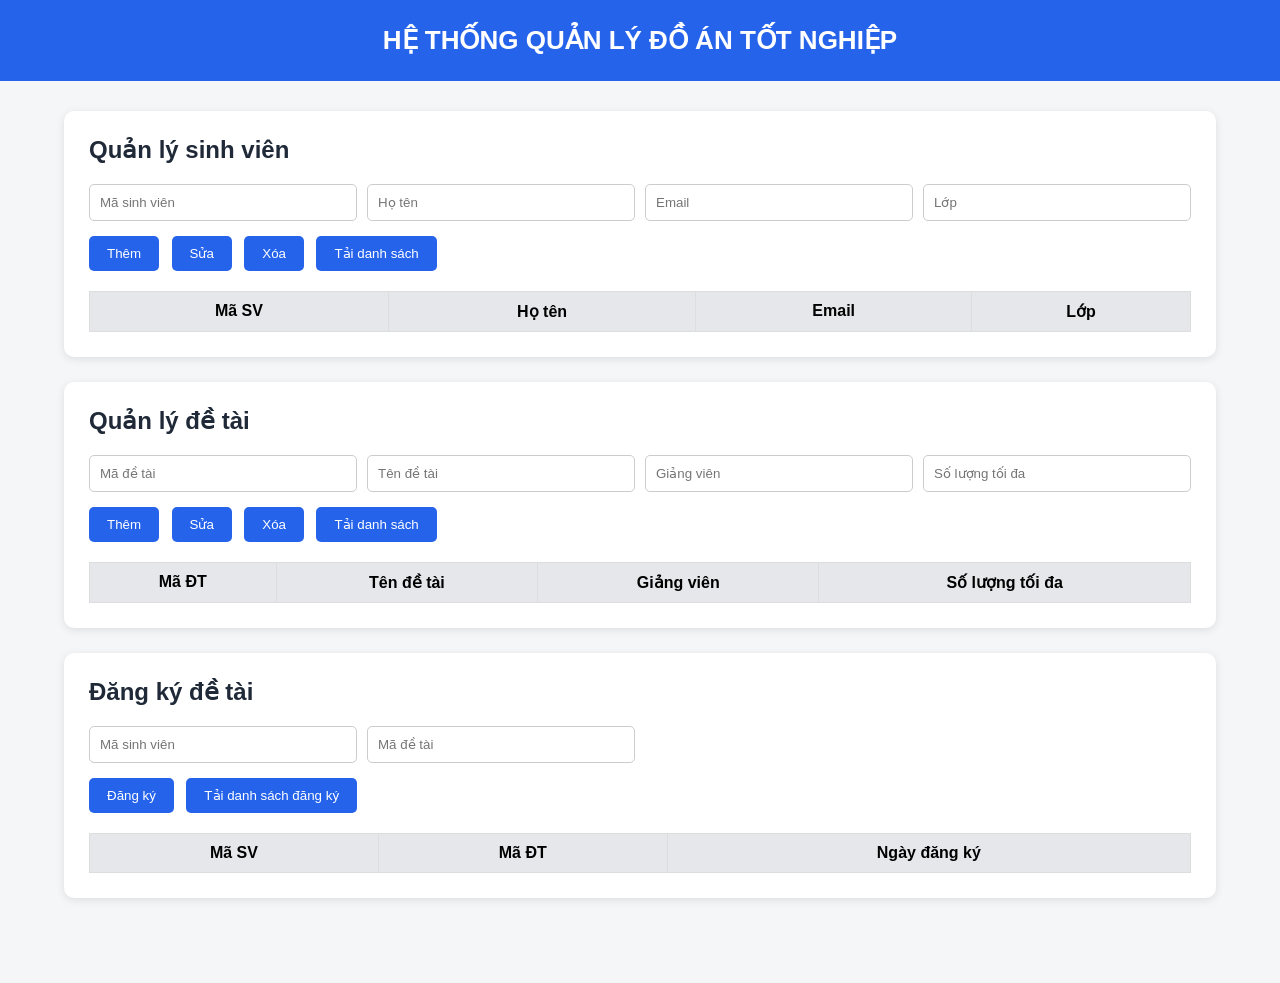
==== Client/pages/index.html @ 4cd304a5 "Add client interface" ====
<!DOCTYPE html>
<html lang="vi">
<head>
    <meta charset="UTF-8">
    <meta name="viewport" content="width=device-width, initial-scale=1.0">
    <title>Quản lý đồ án tốt nghiệp</title>

    <link rel="stylesheet" href="../css/style.css">
</head>

<body>

    <header>
        <h1>HỆ THỐNG QUẢN LÝ ĐỒ ÁN TỐT NGHIỆP</h1>
    </header>

    <main>

        <!-- QUẢN LÝ SINH VIÊN -->
        <section class="card">
            <h2>Quản lý sinh viên</h2>

            <div class="form">
                <input type="text" id="maSV" placeholder="Mã sinh viên">
                <input type="text" id="hoTen" placeholder="Họ tên">
                <input type="email" id="email" placeholder="Email">
                <input type="text" id="lop" placeholder="Lớp">
            </div>

            <div class="buttons">
                <button onclick="themSinhVien()">Thêm</button>
                <button onclick="suaSinhVien()">Sửa</button>
                <button onclick="xoaSinhVien()">Xóa</button>
                <button onclick="loadSinhVien()">Tải danh sách</button>
            </div>

            <table>
                <thead>
                    <tr>
                        <th>Mã SV</th>
                        <th>Họ tên</th>
                        <th>Email</th>
                        <th>Lớp</th>
                    </tr>
                </thead>

                <tbody id="studentTable">
                </tbody>
            </table>
        </section>


        <!-- QUẢN LÝ ĐỀ TÀI -->
        <section class="card">
            <h2>Quản lý đề tài</h2>

            <div class="form">
                <input type="text" id="maDT" placeholder="Mã đề tài">
                <input type="text" id="tenDT" placeholder="Tên đề tài">
                <input type="text" id="giangVien" placeholder="Giảng viên">
                <input type="number" id="soLuongToiDa" placeholder="Số lượng tối đa">
            </div>

            <div class="buttons">
                <button onclick="themDeTai()">Thêm</button>
                <button onclick="suaDeTai()">Sửa</button>
                <button onclick="xoaDeTai()">Xóa</button>
                <button onclick="loadDeTai()">Tải danh sách</button>
            </div>

            <table>
                <thead>
                    <tr>
                        <th>Mã ĐT</th>
                        <th>Tên đề tài</th>
                        <th>Giảng viên</th>
                        <th>Số lượng tối đa</th>
                    </tr>
                </thead>

                <tbody id="thesisTable">
                </tbody>
            </table>
        </section>


        <!-- ĐĂNG KÝ ĐỀ TÀI -->
        <section class="card">
            <h2>Đăng ký đề tài</h2>

            <div class="form">
                <input type="text" id="regMaSV" placeholder="Mã sinh viên">
                <input type="text" id="regMaDT" placeholder="Mã đề tài">
            </div>

            <div class="buttons">
                <button onclick="dangKy()">Đăng ký</button>
                <button onclick="loadDangKy()">Tải danh sách đăng ký</button>
            </div>

            <table>
                <thead>
                    <tr>
                        <th>Mã SV</th>
                        <th>Mã ĐT</th>
                        <th>Ngày đăng ký</th>
                    </tr>
                </thead>

                <tbody id="registrationTable">
                </tbody>
            </table>
        </section>


        <!-- THÔNG BÁO -->
        <div id="message"></div>

    </main>

    <script src="../js/script.js"></script>

</body>
</html>
---- Client/css/style.css ----
* {
    box-sizing: border-box;
}

body {
    margin: 0;
    font-family: Arial, sans-serif;
    background-color: #f4f6f8;
}

header {
    background-color: #2563eb;
    color: white;
    text-align: center;
    padding: 25px;
}

header h1 {
    margin: 0;
    font-size: 26px;
}

main {
    width: 90%;
    max-width: 1200px;
    margin: 30px auto;
}

.card {
    background-color: white;
    padding: 25px;
    margin-bottom: 25px;
    border-radius: 10px;
    box-shadow: 0 2px 8px rgba(0, 0, 0, 0.1);
}

.card h2 {
    margin-top: 0;
    color: #1f2937;
}

.form {
    display: grid;
    grid-template-columns: repeat(4, 1fr);
    gap: 10px;
    margin-bottom: 15px;
}

.form input {
    padding: 10px;
    border: 1px solid #ccc;
    border-radius: 5px;
}

.buttons {
    margin-bottom: 20px;
}

button {
    padding: 10px 18px;
    margin-right: 8px;
    border: none;
    border-radius: 5px;
    background-color: #2563eb;
    color: white;
    cursor: pointer;
}

button:hover {
    background-color: #1d4ed8;
}

table {
    width: 100%;
    border-collapse: collapse;
}

th,
td {
    border: 1px solid #ddd;
    padding: 10px;
    text-align: center;
}

th {
    background-color: #e5e7eb;
}

#message {
    padding: 15px;
    margin-bottom: 30px;
    text-align: center;
    font-weight: bold;
}
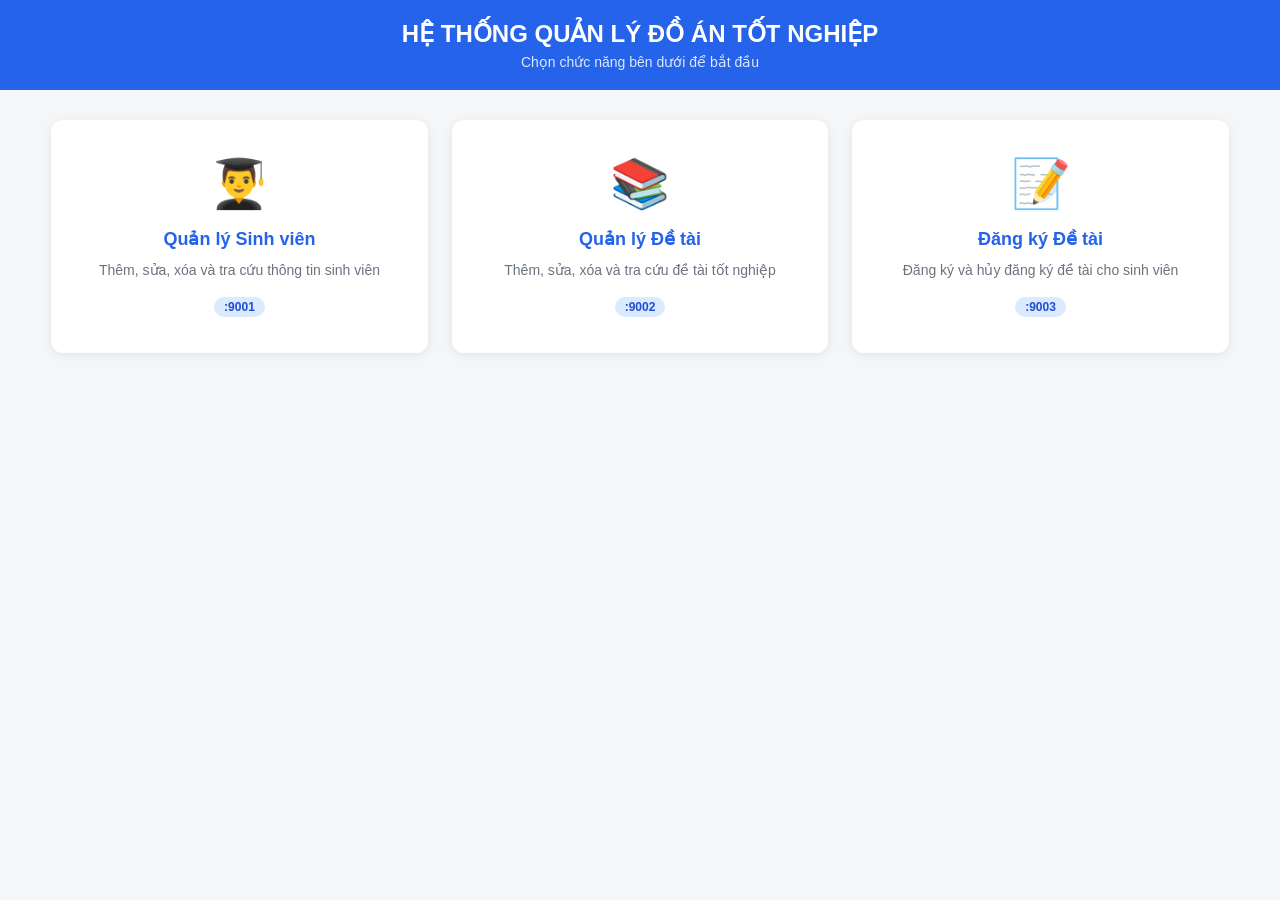
==== commit a729b9b6: "Update giao diện siêu nhức mắt Tau sẽ phục thù" ====
--- a/Client/pages/index.html
+++ b/Client/pages/index.html
@@ -4,121 +4,39 @@
     <meta charset="UTF-8">
     <meta name="viewport" content="width=device-width, initial-scale=1.0">
     <title>Quản lý đồ án tốt nghiệp</title>
-
     <link rel="stylesheet" href="../css/style.css">
 </head>
-
 <body>
 
     <header>
         <h1>HỆ THỐNG QUẢN LÝ ĐỒ ÁN TỐT NGHIỆP</h1>
+        <p class="subtitle">Chọn chức năng bên dưới để bắt đầu</p>
     </header>
 
-    <main>
+    <main class="home-grid">
 
-        <!-- QUẢN LÝ SINH VIÊN -->
-        <section class="card">
-            <h2>Quản lý sinh viên</h2>
+        <a href="students.html" class="home-card">
+            <div class="home-card-icon">👨‍🎓</div>
+            <h2>Quản lý Sinh viên</h2>
+            <p>Thêm, sửa, xóa và tra cứu thông tin sinh viên</p>
+            <span class="badge">:9001</span>
+        </a>
 
-            <div class="form">
-                <input type="text" id="maSV" placeholder="Mã sinh viên">
-                <input type="text" id="hoTen" placeholder="Họ tên">
-                <input type="email" id="email" placeholder="Email">
-                <input type="text" id="lop" placeholder="Lớp">
-            </div>
+        <a href="theses.html" class="home-card">
+            <div class="home-card-icon">📚</div>
+            <h2>Quản lý Đề tài</h2>
+            <p>Thêm, sửa, xóa và tra cứu đề tài tốt nghiệp</p>
+            <span class="badge">:9002</span>
+        </a>
 
-            <div class="buttons">
-                <button onclick="themSinhVien()">Thêm</button>
-                <button onclick="suaSinhVien()">Sửa</button>
-                <button onclick="xoaSinhVien()">Xóa</button>
-                <button onclick="loadSinhVien()">Tải danh sách</button>
-            </div>
-
-            <table>
-                <thead>
-                    <tr>
-                        <th>Mã SV</th>
-                        <th>Họ tên</th>
-                        <th>Email</th>
-                        <th>Lớp</th>
-                    </tr>
-                </thead>
-
-                <tbody id="studentTable">
-                </tbody>
-            </table>
-        </section>
-
-
-        <!-- QUẢN LÝ ĐỀ TÀI -->
-        <section class="card">
-            <h2>Quản lý đề tài</h2>
-
-            <div class="form">
-                <input type="text" id="maDT" placeholder="Mã đề tài">
-                <input type="text" id="tenDT" placeholder="Tên đề tài">
-                <input type="text" id="giangVien" placeholder="Giảng viên">
-                <input type="number" id="soLuongToiDa" placeholder="Số lượng tối đa">
-            </div>
-
-            <div class="buttons">
-                <button onclick="themDeTai()">Thêm</button>
-                <button onclick="suaDeTai()">Sửa</button>
-                <button onclick="xoaDeTai()">Xóa</button>
-                <button onclick="loadDeTai()">Tải danh sách</button>
-            </div>
-
-            <table>
-                <thead>
-                    <tr>
-                        <th>Mã ĐT</th>
-                        <th>Tên đề tài</th>
-                        <th>Giảng viên</th>
-                        <th>Số lượng tối đa</th>
-                    </tr>
-                </thead>
-
-                <tbody id="thesisTable">
-                </tbody>
-            </table>
-        </section>
-
-
-        <!-- ĐĂNG KÝ ĐỀ TÀI -->
-        <section class="card">
-            <h2>Đăng ký đề tài</h2>
-
-            <div class="form">
-                <input type="text" id="regMaSV" placeholder="Mã sinh viên">
-                <input type="text" id="regMaDT" placeholder="Mã đề tài">
-            </div>
-
-            <div class="buttons">
-                <button onclick="dangKy()">Đăng ký</button>
-                <button onclick="loadDangKy()">Tải danh sách đăng ký</button>
-            </div>
-
-            <table>
-                <thead>
-                    <tr>
-                        <th>Mã SV</th>
-                        <th>Mã ĐT</th>
-                        <th>Ngày đăng ký</th>
-                    </tr>
-                </thead>
-
-                <tbody id="registrationTable">
-                </tbody>
-            </table>
-        </section>
-
-
-        <!-- THÔNG BÁO -->
-        <div id="message"></div>
+        <a href="registrations.html" class="home-card">
+            <div class="home-card-icon">📝</div>
+            <h2>Đăng ký Đề tài</h2>
+            <p>Đăng ký và hủy đăng ký đề tài cho sinh viên</p>
+            <span class="badge">:9003</span>
+        </a>
 
     </main>
 
-    <script src="../js/script.js"></script>
-
 </body>
-</html>+</html>
--- a/Client/css/style.css
+++ b/Client/css/style.css
@@ -1,94 +1,287 @@
+/* ===== RESET & BASE ===== */
 * {
     box-sizing: border-box;
+    margin: 0;
+    padding: 0;
 }
 
 body {
-    margin: 0;
     font-family: Arial, sans-serif;
     background-color: #f4f6f8;
-}
-
+    color: #1f2937;
+}
+
+/* ===== HEADER ===== */
 header {
     background-color: #2563eb;
     color: white;
     text-align: center;
-    padding: 25px;
+    padding: 20px 25px;
+    position: relative;
 }
 
 header h1 {
+    font-size: 24px;
     margin: 0;
-    font-size: 26px;
-}
-
+}
+
+.subtitle {
+    margin-top: 6px;
+    font-size: 14px;
+    opacity: 0.85;
+}
+
+.back-btn {
+    position: absolute;
+    left: 20px;
+    top: 50%;
+    transform: translateY(-50%);
+    color: white;
+    text-decoration: none;
+    font-size: 14px;
+    background: rgba(255,255,255,0.2);
+    padding: 6px 14px;
+    border-radius: 20px;
+    transition: background 0.2s;
+}
+
+.back-btn:hover {
+    background: rgba(255,255,255,0.35);
+}
+
+.header-badge {
+    position: absolute;
+    right: 20px;
+    top: 50%;
+    transform: translateY(-50%);
+    background: rgba(255,255,255,0.2);
+    padding: 4px 12px;
+    border-radius: 20px;
+    font-size: 13px;
+    font-weight: bold;
+}
+
+/* ===== MAIN ===== */
 main {
-    width: 90%;
+    width: 92%;
     max-width: 1200px;
     margin: 30px auto;
 }
 
+/* ===== HOME GRID ===== */
+.home-grid {
+    display: grid;
+    grid-template-columns: repeat(3, 1fr);
+    gap: 24px;
+    margin-top: 30px;
+}
+
+@media (max-width: 768px) {
+    .home-grid {
+        grid-template-columns: 1fr;
+    }
+}
+
+.home-card {
+    background: white;
+    border-radius: 12px;
+    padding: 36px 24px;
+    text-align: center;
+    text-decoration: none;
+    color: #1f2937;
+    box-shadow: 0 2px 10px rgba(0,0,0,0.08);
+    transition: transform 0.15s, box-shadow 0.15s;
+    display: block;
+}
+
+.home-card:hover {
+    transform: translateY(-4px);
+    box-shadow: 0 6px 20px rgba(0,0,0,0.13);
+}
+
+.home-card-icon {
+    font-size: 48px;
+    margin-bottom: 16px;
+}
+
+.home-card h2 {
+    font-size: 18px;
+    margin-bottom: 10px;
+    color: #2563eb;
+}
+
+.home-card p {
+    font-size: 14px;
+    color: #6b7280;
+    margin-bottom: 16px;
+    line-height: 1.5;
+}
+
+.badge {
+    display: inline-block;
+    background: #dbeafe;
+    color: #1d4ed8;
+    padding: 3px 10px;
+    border-radius: 20px;
+    font-size: 12px;
+    font-weight: bold;
+}
+
+/* ===== CARD ===== */
 .card {
-    background-color: white;
-    padding: 25px;
-    margin-bottom: 25px;
-    border-radius: 10px;
-    box-shadow: 0 2px 8px rgba(0, 0, 0, 0.1);
-}
-
-.card h2 {
-    margin-top: 0;
-    color: #1f2937;
-}
-
-.form {
+    background: white;
+    padding: 28px;
+    border-radius: 12px;
+    box-shadow: 0 2px 10px rgba(0,0,0,0.08);
+}
+
+/* ===== FORM ===== */
+.form-grid {
     display: grid;
     grid-template-columns: repeat(4, 1fr);
-    gap: 10px;
-    margin-bottom: 15px;
-}
-
-.form input {
-    padding: 10px;
-    border: 1px solid #ccc;
-    border-radius: 5px;
-}
-
+    gap: 14px;
+    margin-bottom: 18px;
+}
+
+.form-grid-2 {
+    grid-template-columns: repeat(2, 1fr);
+    max-width: 600px;
+}
+
+@media (max-width: 768px) {
+    .form-grid {
+        grid-template-columns: repeat(2, 1fr);
+    }
+}
+
+.form-group {
+    display: flex;
+    flex-direction: column;
+    gap: 5px;
+}
+
+.form-group label {
+    font-size: 13px;
+    font-weight: bold;
+    color: #374151;
+}
+
+.form-group input {
+    padding: 9px 12px;
+    border: 1px solid #d1d5db;
+    border-radius: 6px;
+    font-size: 14px;
+    transition: border-color 0.2s;
+}
+
+.form-group input:focus {
+    outline: none;
+    border-color: #2563eb;
+    box-shadow: 0 0 0 3px rgba(37,99,235,0.1);
+}
+
+.required {
+    color: #ef4444;
+}
+
+/* ===== BUTTONS ===== */
 .buttons {
-    margin-bottom: 20px;
+    display: flex;
+    flex-wrap: wrap;
+    gap: 8px;
+    margin-bottom: 18px;
 }
 
 button {
-    padding: 10px 18px;
-    margin-right: 8px;
+    padding: 9px 18px;
     border: none;
-    border-radius: 5px;
-    background-color: #2563eb;
-    color: white;
+    border-radius: 6px;
+    font-size: 14px;
     cursor: pointer;
+    transition: opacity 0.15s, transform 0.1s;
 }
 
 button:hover {
-    background-color: #1d4ed8;
+    opacity: 0.88;
+    transform: translateY(-1px);
+}
+
+button:active {
+    transform: translateY(0);
+}
+
+.btn-primary   { background: #2563eb; color: white; }
+.btn-warning   { background: #f59e0b; color: white; }
+.btn-danger    { background: #ef4444; color: white; }
+.btn-secondary { background: #6b7280; color: white; }
+
+.btn-sm {
+    padding: 4px 10px;
+    font-size: 13px;
+}
+
+/* ===== MESSAGE ===== */
+.message {
+    padding: 10px 16px;
+    border-radius: 6px;
+    margin-bottom: 16px;
+    font-size: 14px;
+    font-weight: bold;
+    min-height: 38px;
+}
+
+.message.success {
+    background: #d1fae5;
+    color: #065f46;
+    border: 1px solid #6ee7b7;
+}
+
+.message.error {
+    background: #fee2e2;
+    color: #991b1b;
+    border: 1px solid #fca5a5;
+}
+
+.message.info {
+    background: #dbeafe;
+    color: #1e40af;
+    border: 1px solid #93c5fd;
+}
+
+/* ===== TABLE ===== */
+.table-wrapper {
+    overflow-x: auto;
 }
 
 table {
     width: 100%;
     border-collapse: collapse;
-}
-
-th,
-td {
-    border: 1px solid #ddd;
-    padding: 10px;
+    font-size: 14px;
+}
+
+th, td {
+    border: 1px solid #e5e7eb;
+    padding: 10px 12px;
     text-align: center;
 }
 
 th {
-    background-color: #e5e7eb;
-}
-
-#message {
-    padding: 15px;
-    margin-bottom: 30px;
-    text-align: center;
-    font-weight: bold;
-}+    background-color: #f3f4f6;
+    font-weight: bold;
+    color: #374151;
+}
+
+tbody tr {
+    cursor: pointer;
+    transition: background 0.1s;
+}
+
+tbody tr:hover {
+    background-color: #eff6ff;
+}
+
+.empty-row {
+    color: #9ca3af;
+    font-style: italic;
+    padding: 20px;
+}
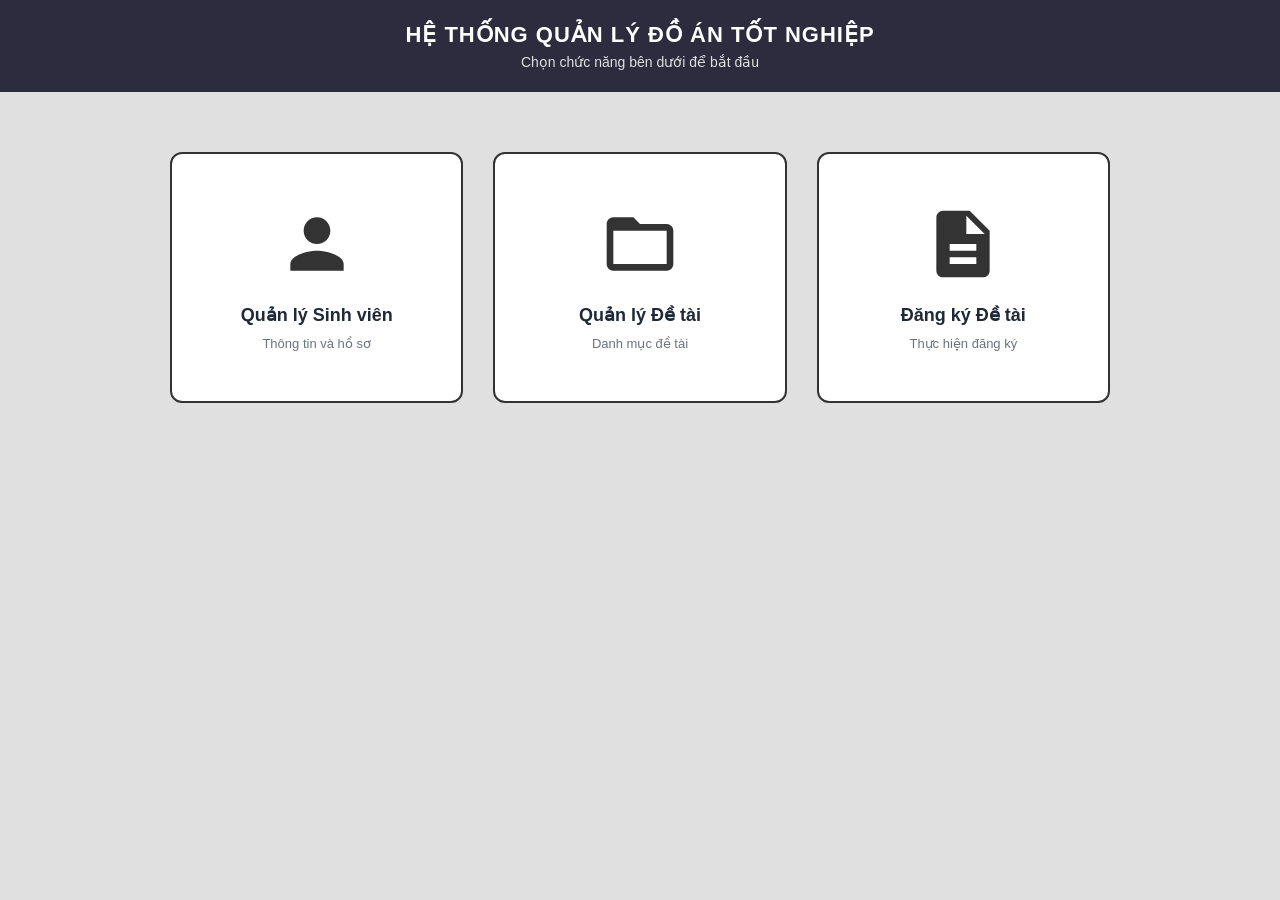
==== commit 2606fea0: "Thêm data, sửa client, refactor code" ====
--- a/Client/pages/index.html
+++ b/Client/pages/index.html
@@ -3,40 +3,141 @@
 <head>
     <meta charset="UTF-8">
     <meta name="viewport" content="width=device-width, initial-scale=1.0">
-    <title>Quản lý đồ án tốt nghiệp</title>
+    <title>Hệ thống quản lý đồ án tốt nghiệp</title>
     <link rel="stylesheet" href="../css/style.css">
+    <style>
+        body {
+            margin: 0;
+            font-family: 'Segoe UI', Arial, sans-serif;
+            background: #e0e0e0;
+        }
+
+        .index-header {
+            background: #2c2c3e;
+            color: #fff;
+            text-align: center;
+            padding: 22px 20px;
+        }
+
+        .index-header h1 {
+            font-size: 22px;
+            font-weight: 600;
+            margin: 0 0 6px 0;
+            letter-spacing: 1px;
+        }
+
+        .index-header p {
+            font-size: 14px;
+            margin: 0;
+            opacity: 0.85;
+        }
+
+        .index-container {
+            max-width: 1000px;
+            margin: 60px auto;
+            padding: 0 30px;
+            display: grid;
+            grid-template-columns: repeat(3, 1fr);
+            gap: 30px;
+        }
+
+        .index-card {
+            background: #fff;
+            border: 2px solid #333;
+            border-radius: 12px;
+            padding: 50px 30px;
+            text-align: center;
+            text-decoration: none;
+            color: #1f2937;
+            transition: transform .2s, box-shadow .2s;
+            display: flex;
+            flex-direction: column;
+            align-items: center;
+            justify-content: center;
+        }
+
+        .index-card:hover {
+            transform: translateY(-6px);
+            box-shadow: 0 8px 20px rgba(0,0,0,.15);
+        }
+
+        .index-card-icon {
+            width: 80px;
+            height: 80px;
+            margin-bottom: 20px;
+        }
+
+        .index-card-icon svg {
+            width: 100%;
+            height: 100%;
+            fill: #333;
+        }
+
+        .index-card h2 {
+            font-size: 18px;
+            font-weight: 600;
+            margin: 0 0 10px 0;
+            color: #1f2937;
+        }
+
+        .index-card p {
+            font-size: 13px;
+            color: #6b7280;
+            margin: 0;
+        }
+
+        @media (max-width: 768px) {
+            .index-container {
+                grid-template-columns: 1fr;
+                gap: 20px;
+                margin: 40px auto;
+            }
+        }
+    </style>
 </head>
 <body>
 
-    <header>
+    <div class="index-header">
         <h1>HỆ THỐNG QUẢN LÝ ĐỒ ÁN TỐT NGHIỆP</h1>
-        <p class="subtitle">Chọn chức năng bên dưới để bắt đầu</p>
-    </header>
+        <p>Chọn chức năng bên dưới để bắt đầu</p>
+    </div>
 
-    <main class="home-grid">
-
-        <a href="students.html" class="home-card">
-            <div class="home-card-icon">👨‍🎓</div>
+    <div class="index-container">
+        
+        <!-- QUẢN LÝ SINH VIÊN -->
+        <a href="students.html" class="index-card">
+            <div class="index-card-icon">
+                <svg viewBox="0 0 24 24" xmlns="http://www.w3.org/2000/svg">
+                    <path d="M12 12c2.21 0 4-1.79 4-4s-1.79-4-4-4-4 1.79-4 4 1.79 4 4 4zm0 2c-2.67 0-8 1.34-8 4v2h16v-2c0-2.66-5.33-4-8-4z"/>
+                </svg>
+            </div>
             <h2>Quản lý Sinh viên</h2>
-            <p>Thêm, sửa, xóa và tra cứu thông tin sinh viên</p>
-            <span class="badge">:9001</span>
+            <p>Thông tin và hồ sơ</p>
         </a>
 
-        <a href="theses.html" class="home-card">
-            <div class="home-card-icon">📚</div>
+        <!-- QUẢN LÝ ĐỀ TÀI -->
+        <a href="theses.html" class="index-card">
+            <div class="index-card-icon">
+                <svg viewBox="0 0 24 24" xmlns="http://www.w3.org/2000/svg">
+                    <path d="M20 6h-8l-2-2H4c-1.1 0-1.99.9-1.99 2L2 18c0 1.1.9 2 2 2h16c1.1 0 2-.9 2-2V8c0-1.1-.9-2-2-2zm0 12H4V8h16v10z"/>
+                </svg>
+            </div>
             <h2>Quản lý Đề tài</h2>
-            <p>Thêm, sửa, xóa và tra cứu đề tài tốt nghiệp</p>
-            <span class="badge">:9002</span>
+            <p>Danh mục đề tài</p>
         </a>
 
-        <a href="registrations.html" class="home-card">
-            <div class="home-card-icon">📝</div>
+        <!-- ĐĂNG KÝ ĐỀ TÀI -->
+        <a href="registrations.html" class="index-card">
+            <div class="index-card-icon">
+                <svg viewBox="0 0 24 24" xmlns="http://www.w3.org/2000/svg">
+                    <path d="M14 2H6c-1.1 0-1.99.9-1.99 2L4 20c0 1.1.89 2 1.99 2H18c1.1 0 2-.9 2-2V8l-6-6zm2 16H8v-2h8v2zm0-4H8v-2h8v2zm-3-5V3.5L18.5 9H13z"/>
+                </svg>
+            </div>
             <h2>Đăng ký Đề tài</h2>
-            <p>Đăng ký và hủy đăng ký đề tài cho sinh viên</p>
-            <span class="badge">:9003</span>
+            <p>Thực hiện đăng ký</p>
         </a>
 
-    </main>
+    </div>
 
 </body>
 </html>
--- a/Client/css/style.css
+++ b/Client/css/style.css
@@ -1,122 +1,65 @@
-/* ===== RESET & BASE ===== */
-* {
-    box-sizing: border-box;
-    margin: 0;
-    padding: 0;
-}
+/* ===== RESET ===== */
+*, *::before, *::after { box-sizing: border-box; margin: 0; padding: 0; }
 
 body {
-    font-family: Arial, sans-serif;
-    background-color: #f4f6f8;
+    font-family: 'Segoe UI', Arial, sans-serif;
+    background: #f5f5f5;
     color: #1f2937;
+    min-height: 100vh;
 }
 
 /* ===== HEADER ===== */
 header {
-    background-color: #2563eb;
-    color: white;
-    text-align: center;
-    padding: 20px 25px;
+    background: #2c2c3e;
+    color: #fff;
+    display: flex;
+    align-items: center;
+    justify-content: center;
+    padding: 18px 24px;
     position: relative;
 }
 
 header h1 {
-    font-size: 24px;
-    margin: 0;
-}
-
-.subtitle {
-    margin-top: 6px;
-    font-size: 14px;
-    opacity: 0.85;
+    font-size: 20px;
+    font-weight: 600;
 }
 
 .back-btn {
     position: absolute;
-    left: 20px;
-    top: 50%;
-    transform: translateY(-50%);
-    color: white;
+    left: 24px;
+    color: #fff;
     text-decoration: none;
     font-size: 14px;
-    background: rgba(255,255,255,0.2);
-    padding: 6px 14px;
-    border-radius: 20px;
-    transition: background 0.2s;
-}
-
-.back-btn:hover {
-    background: rgba(255,255,255,0.35);
-}
-
-.header-badge {
-    position: absolute;
-    right: 20px;
-    top: 50%;
-    transform: translateY(-50%);
-    background: rgba(255,255,255,0.2);
-    padding: 4px 12px;
-    border-radius: 20px;
-    font-size: 13px;
-    font-weight: bold;
-}
-
-/* ===== MAIN ===== */
-main {
-    width: 92%;
-    max-width: 1200px;
-    margin: 30px auto;
-}
-
-/* ===== HOME GRID ===== */
+    opacity: 0.9;
+    transition: opacity .2s;
+}
+.back-btn:hover { opacity: 1; }
+
+/* ===== INDEX PAGE ===== */
 .home-grid {
     display: grid;
     grid-template-columns: repeat(3, 1fr);
     gap: 24px;
-    margin-top: 30px;
-}
-
-@media (max-width: 768px) {
-    .home-grid {
-        grid-template-columns: 1fr;
-    }
+    max-width: 900px;
+    margin: 60px auto;
+    padding: 0 24px;
 }
 
 .home-card {
-    background: white;
+    background: #fff;
     border-radius: 12px;
-    padding: 36px 24px;
+    padding: 40px 28px;
     text-align: center;
     text-decoration: none;
     color: #1f2937;
-    box-shadow: 0 2px 10px rgba(0,0,0,0.08);
-    transition: transform 0.15s, box-shadow 0.15s;
+    box-shadow: 0 2px 12px rgba(0,0,0,.08);
+    transition: transform .15s, box-shadow .15s;
     display: block;
 }
-
-.home-card:hover {
-    transform: translateY(-4px);
-    box-shadow: 0 6px 20px rgba(0,0,0,0.13);
-}
-
-.home-card-icon {
-    font-size: 48px;
-    margin-bottom: 16px;
-}
-
-.home-card h2 {
-    font-size: 18px;
-    margin-bottom: 10px;
-    color: #2563eb;
-}
-
-.home-card p {
-    font-size: 14px;
-    color: #6b7280;
-    margin-bottom: 16px;
-    line-height: 1.5;
-}
-
+.home-card:hover { transform: translateY(-4px); box-shadow: 0 8px 24px rgba(0,0,0,.12); }
+.home-card-icon { font-size: 44px; margin-bottom: 14px; }
+.home-card h2 { font-size: 17px; color: #2563eb; margin-bottom: 8px; }
+.home-card p  { font-size: 13px; color: #6b7280; line-height: 1.5; margin-bottom: 14px; }
 .badge {
     display: inline-block;
     background: #dbeafe;
@@ -124,164 +67,252 @@
     padding: 3px 10px;
     border-radius: 20px;
     font-size: 12px;
-    font-weight: bold;
-}
-
-/* ===== CARD ===== */
-.card {
-    background: white;
-    padding: 28px;
+    font-weight: 700;
+}
+
+/* ===== MAIN LAYOUT ===== */
+.page-body {
+    max-width: 1100px;
+    margin: 0 auto;
+    padding: 28px 20px;
+}
+
+/* ===== SEARCH BAR ===== */
+.search-bar {
+    display: flex;
+    align-items: center;
+    gap: 10px;
+    background: #fff;
+    border: 1px solid #e0e0e0;
+    border-radius: 8px;
+    padding: 10px 16px;
+    margin-bottom: 22px;
+}
+.search-bar .search-icon { color: #9ca3af; font-size: 16px; }
+.search-bar input {
+    border: none;
+    outline: none;
+    font-size: 14px;
+    width: 100%;
+    color: #374151;
+    background: transparent;
+}
+.search-bar input::placeholder { color: #9ca3af; }
+
+/* ===== ACTION BUTTONS ===== */
+.action-bar {
+    display: flex;
+    justify-content: center;
+    gap: 12px;
+    margin-bottom: 24px;
+}
+
+.btn {
+    display: inline-flex;
+    align-items: center;
+    gap: 7px;
+    padding: 10px 22px;
+    border: none;
+    border-radius: 7px;
+    font-size: 14px;
+    font-weight: 600;
+    cursor: pointer;
+    transition: opacity .15s, transform .1s;
+}
+.btn:hover  { opacity: .88; transform: translateY(-1px); }
+.btn:active { transform: translateY(0); }
+
+.btn-dark   { background: #2c2c3e; color: #fff; }
+.btn-red    { background: #dc2626; color: #fff; }
+.btn-outline {
+    background: #fff;
+    color: #1f2937;
+    border: 1.5px solid #d1d5db;
+}
+.btn-outline:hover { background: #f9fafb; }
+
+/* ===== TABLE CARD ===== */
+.table-card { background: #fff; border-radius: 10px; overflow: hidden; box-shadow: 0 2px 10px rgba(0,0,0,.07); }
+
+.table-header {
+    background: #2c2c3e;
+    color: #fff;
+    padding: 12px 20px;
+    font-size: 14px;
+    font-weight: 600;
+    display: flex;
+    align-items: center;
+    gap: 8px;
+}
+
+table { width: 100%; border-collapse: collapse; }
+
+thead tr { background: #fff; border-bottom: 1px solid #e5e7eb; }
+th {
+    padding: 12px 16px;
+    font-size: 13px;
+    font-weight: 600;
+    color: #374151;
+    text-align: left;
+    background: #fff;
+}
+th.center, td.center { text-align: center; }
+
+tbody tr { border-bottom: 1px solid #f3f4f6; }
+tbody tr:last-child { border-bottom: none; }
+tbody tr:hover { background: #fafafa; }
+
+td {
+    padding: 12px 16px;
+    font-size: 14px;
+    color: #374151;
+}
+
+.btn-link-red {
+    background: none;
+    border: none;
+    color: #dc2626;
+    font-size: 14px;
+    cursor: pointer;
+    padding: 0;
+    text-decoration: underline;
+    font-weight: 500;
+}
+.btn-link-red:hover { color: #b91c1c; }
+
+.btn-link-blue {
+    background: none;
+    border: none;
+    color: #2563eb;
+    font-size: 14px;
+    cursor: pointer;
+    padding: 0;
+    text-decoration: underline;
+    font-weight: 500;
+    margin-right: 12px;
+}
+.btn-link-blue:hover { color: #1d4ed8; }
+
+td input[type="checkbox"], th input[type="checkbox"] {
+    width: 16px; height: 16px; cursor: pointer;
+}
+
+/* ===== PAGINATION ===== */
+.pagination {
+    display: flex;
+    justify-content: center;
+    align-items: center;
+    gap: 6px;
+    padding: 18px 0 4px;
+}
+.page-btn {
+    min-width: 34px;
+    height: 34px;
+    border: 1px solid #d1d5db;
+    border-radius: 6px;
+    background: #fff;
+    color: #374151;
+    font-size: 13px;
+    font-weight: 600;
+    cursor: pointer;
+    transition: background .15s;
+}
+.page-btn:hover:not(:disabled)   { background: #f3f4f6; }
+.page-btn.active  { background: #2c2c3e; color: #fff; border-color: #2c2c3e; }
+.page-btn:disabled { opacity: .4; cursor: default; }
+
+.empty-row td { text-align: center; color: #9ca3af; font-style: italic; padding: 30px; }
+
+/* ===== MODAL ===== */
+.modal-overlay {
+    display: none;
+    position: fixed; inset: 0;
+    background: rgba(0,0,0,.45);
+    z-index: 1000;
+    align-items: center;
+    justify-content: center;
+}
+.modal-overlay.open { display: flex; }
+
+.modal {
+    background: #fff;
     border-radius: 12px;
-    box-shadow: 0 2px 10px rgba(0,0,0,0.08);
-}
-
-/* ===== FORM ===== */
-.form-grid {
-    display: grid;
-    grid-template-columns: repeat(4, 1fr);
-    gap: 14px;
-    margin-bottom: 18px;
-}
-
-.form-grid-2 {
-    grid-template-columns: repeat(2, 1fr);
-    max-width: 600px;
-}
-
-@media (max-width: 768px) {
-    .form-grid {
-        grid-template-columns: repeat(2, 1fr);
-    }
-}
-
-.form-group {
+    padding: 28px 30px;
+    width: 500px;
+    max-width: 95vw;
+    box-shadow: 0 10px 40px rgba(0,0,0,.2);
+    animation: slideIn .18s ease;
+}
+@keyframes slideIn {
+    from { transform: translateY(-20px); opacity: 0; }
+    to   { transform: translateY(0);     opacity: 1; }
+}
+
+.modal h2 {
+    font-size: 18px;
+    margin-bottom: 20px;
+    color: #1f2937;
+    font-weight: 600;
+}
+
+.modal-field {
     display: flex;
     flex-direction: column;
-    gap: 5px;
-}
-
-.form-group label {
+    gap: 6px;
+    margin-bottom: 16px;
+}
+.modal-field label {
     font-size: 13px;
-    font-weight: bold;
-    color: #374151;
-}
-
-.form-group input {
+    font-weight: 600;
+    color: #374151;
+}
+.modal-field input, .modal-field select {
     padding: 9px 12px;
     border: 1px solid #d1d5db;
     border-radius: 6px;
     font-size: 14px;
-    transition: border-color 0.2s;
-}
-
-.form-group input:focus {
+    transition: border-color .2s;
+}
+.modal-field input:focus, .modal-field select:focus {
     outline: none;
     border-color: #2563eb;
-    box-shadow: 0 0 0 3px rgba(37,99,235,0.1);
-}
-
-.required {
-    color: #ef4444;
-}
-
-/* ===== BUTTONS ===== */
-.buttons {
-    display: flex;
-    flex-wrap: wrap;
-    gap: 8px;
-    margin-bottom: 18px;
-}
-
-button {
-    padding: 9px 18px;
-    border: none;
-    border-radius: 6px;
-    font-size: 14px;
-    cursor: pointer;
-    transition: opacity 0.15s, transform 0.1s;
-}
-
-button:hover {
-    opacity: 0.88;
-    transform: translateY(-1px);
-}
-
-button:active {
-    transform: translateY(0);
-}
-
-.btn-primary   { background: #2563eb; color: white; }
-.btn-warning   { background: #f59e0b; color: white; }
-.btn-danger    { background: #ef4444; color: white; }
-.btn-secondary { background: #6b7280; color: white; }
-
-.btn-sm {
-    padding: 4px 10px;
-    font-size: 13px;
-}
-
-/* ===== MESSAGE ===== */
-.message {
-    padding: 10px 16px;
-    border-radius: 6px;
-    margin-bottom: 16px;
-    font-size: 14px;
-    font-weight: bold;
-    min-height: 38px;
-}
-
-.message.success {
-    background: #d1fae5;
-    color: #065f46;
-    border: 1px solid #6ee7b7;
-}
-
-.message.error {
-    background: #fee2e2;
-    color: #991b1b;
-    border: 1px solid #fca5a5;
-}
-
-.message.info {
-    background: #dbeafe;
-    color: #1e40af;
-    border: 1px solid #93c5fd;
-}
-
-/* ===== TABLE ===== */
-.table-wrapper {
-    overflow-x: auto;
-}
-
-table {
-    width: 100%;
-    border-collapse: collapse;
-    font-size: 14px;
-}
-
-th, td {
-    border: 1px solid #e5e7eb;
-    padding: 10px 12px;
-    text-align: center;
-}
-
-th {
-    background-color: #f3f4f6;
-    font-weight: bold;
-    color: #374151;
-}
-
-tbody tr {
-    cursor: pointer;
-    transition: background 0.1s;
-}
-
-tbody tr:hover {
-    background-color: #eff6ff;
-}
-
-.empty-row {
-    color: #9ca3af;
-    font-style: italic;
-    padding: 20px;
-}
+    box-shadow: 0 0 0 3px rgba(37,99,235,.1);
+}
+.modal-field input:disabled {
+    background: #f9fafb;
+    color: #6b7280;
+}
+
+.modal-actions {
+    display: flex;
+    justify-content: flex-end;
+    gap: 10px;
+    margin-top: 22px;
+}
+
+/* ===== TOAST ===== */
+.toast {
+    position: fixed;
+    bottom: 28px; right: 28px;
+    padding: 12px 18px;
+    border-radius: 8px;
+    font-size: 14px;
+    font-weight: 500;
+    color: #fff;
+    opacity: 0;
+    transform: translateY(10px);
+    transition: opacity .25s, transform .25s;
+    z-index: 2000;
+    max-width: 360px;
+    box-shadow: 0 4px 12px rgba(0,0,0,.15);
+}
+.toast.show { opacity: 1; transform: translateY(0); }
+.toast.success { background: #16a34a; }
+.toast.error   { background: #dc2626; }
+.toast.info    { background: #2563eb; }
+
+@media (max-width: 768px) {
+    .home-grid { grid-template-columns: 1fr; }
+    .action-bar { flex-wrap: wrap; }
+    th, td { padding: 9px 10px; font-size: 13px; }
+}
